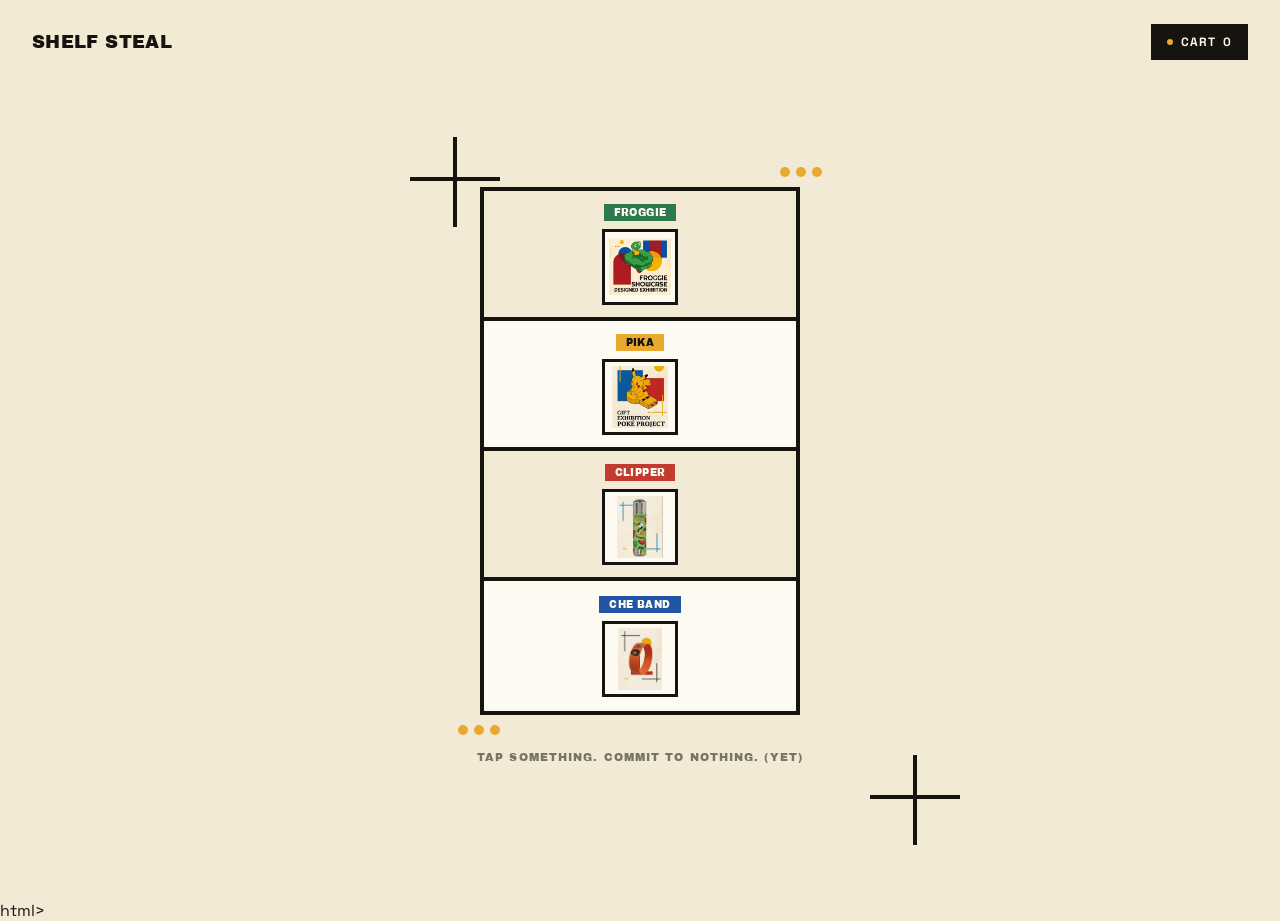
==== src/main/resources/static/index.html @ 233ff5b5 "Phase 4: checkout accepts client cart payload, prices verified server-side" ====
<!DOCTYPE html>
<html lang="en">
<head>
    <meta charset="UTF-8">
    <meta name="viewport" content="width=device-width, initial-scale=1.0">
    <title>The Niche — Shop</title>
    <link rel="preconnect" href="https://fonts.googleapis.com">
    <link href="https://fonts.googleapis.com/css2?family=Archivo+Black&family=Space+Grotesk:wght@400;500;700&display=swap" rel="stylesheet">
    <link rel="stylesheet" href="style.css">
</head>
<body>

<header class="site-header">
    <span class="brand">SHELF STEAL</span>
    <button class="cart-toggle" id="cartToggle" aria-label="Open cart">
        <span class="cart-dot"></span>
        CART <span id="cartCount">0</span>
    </button>
</header>

<main class="room" id="room">

    <div class="wall" id="wall">

        <div class="deco-cross cross-a" aria-hidden="true"></div>
        <div class="deco-dot dot-a" aria-hidden="true"></div>

        <div class="niche">

            <div class="tier tier-1">
                <button class="product-slot" data-product="0" aria-label="View Froggie">
                    <span class="badge badge-green">FROGGIE</span>
                    <img class="thumb" src="images/froggie-1.jpeg" alt="">
                </button>
            </div>

            <div class="tier tier-2">
                <button class="product-slot" data-product="1" aria-label="View Pika Whistle">
                    <span class="badge badge-yellow">PIKA</span>
                    <img class="thumb" src="images/pika-1.jpeg" alt="">
                </button>
            </div>

            <div class="tier tier-3">
                <button class="product-slot" data-product="2" aria-label="View Clipper Lighter">
                    <span class="badge badge-red">CLIPPER</span>
                    <img class="thumb" src="images/clipper-1.jpeg" alt="">
                </button>
            </div>

            <div class="tier tier-4">
                <button class="product-slot" data-product="3" aria-label="View Che Guevara Band">
                    <span class="badge badge-blue">CHE BAND</span>
                    <img class="thumb" src="images/che-1.jpeg" alt="">
                </button>
            </div>

        </div>

        <div class="deco-cross cross-b" aria-hidden="true"></div>
        <div class="deco-dot dot-b" aria-hidden="true"></div>

    </div>

    <p class="room-hint">TAP SOMETHING. COMMIT TO NOTHING. (YET)</p>

</main>

<div class="backdrop" id="backdrop"></div>

<aside class="drawer" id="drawer" aria-hidden="true">
    <button class="drawer-back" id="drawerBack">&larr; BACK TO SHELF</button>

    <div class="poster-card">
        <div class="poster-shape" id="posterShape" aria-hidden="true"></div>

        <div class="gallery" id="gallery"></div>
        <div class="gallery-dots" id="galleryDots"></div>

        <div class="poster-eyebrow" id="drawerEyebrow">TIER 1</div>
        <h2 class="poster-title" id="drawerTitle">FROGGIE</h2>
        <p class="poster-price" id="drawerPrice">₹0</p>
        <p class="poster-desc" id="drawerDesc"></p>

        <ul class="poster-specs" id="drawerSpecs"></ul>

        <div class="drawer-qty">
            <span>QTY</span>
            <div class="qty-control">
                <button id="qtyMinus" aria-label="Decrease quantity">−</button>
                <span id="qtyValue">1</span>
                <button id="qtyPlus" aria-label="Increase quantity">+</button>
            </div>
        </div>

        <button class="btn-add" id="addToCart">ADD TO CART</button>
        <p class="drawer-added" id="drawerAdded">ADDED</p>
    </div>
</aside>

<aside class="cart-panel" id="cartPanel" aria-hidden="true">
    <div class="cart-head">
        <h2>YOUR CART</h2>
        <button class="cart-close" id="cartClose" aria-label="Close cart">&times;</button>
    </div>
    <div class="cart-items" id="cartItems"></div>
    <div class="cart-empty" id="cartEmpty">EMPTY<br>Go pick something off the shelf.</div>
    <div class="cart-footer" id="cartFooter">
        <div class="cart-total-row"><span>TOTAL</span><span id="cartTotal">₹0</span></div>
        <button class="btn-checkout" id="checkoutBtn">CHECKOUT</button>
    </div>
</aside>

<script src="app.js"></script>
</body>
</html>html>
---- src/main/resources/static/style.css ----
:root{
    --cream: #f3ead6;
    --ink: #17140f;
    --blue: #2255a4;
    --yellow: #e8a92e;
    --red: #c23b2e;
    --green: #2c7a4b;
    --white: #fdfaf2;
    --font-head: "Archivo Black", sans-serif;
    --font-body: "Space Grotesk", sans-serif;
}

*{box-sizing:border-box; margin:0; padding:0;}

body{
    font-family: var(--font-body);
    background: var(--cream);
    color: var(--ink);
    overflow-x: hidden;
    min-height: 100vh;
}

.site-header{
    position: fixed; top:0; left:0; right:0; z-index: 40;
    display:flex; align-items:center; justify-content:space-between;
    padding: 24px 32px;
}
.brand{
    font-family: var(--font-head);
    font-size: 18px; letter-spacing: 0.02em;
}
.cart-toggle{
    display:flex; align-items:center; gap:8px;
    background: var(--ink); border: none; color: var(--white); cursor:pointer;
    font-family: var(--font-body); font-size: 12px; font-weight: 700; letter-spacing: 0.06em;
    padding: 10px 16px;
}
.cart-dot{
    width: 6px; height: 6px; border-radius: 50%; background: var(--yellow);
}

.room{
    min-height: 100vh;
    display:flex; flex-direction: column; align-items:center; justify-content:center;
    padding: 110px 20px 60px;
    position: relative;
}

.wall{
    position: relative;
    transition: transform 0.7s cubic-bezier(0.22,0.68,0.2,0.99);
    transform-origin: center center;
    will-change: transform;
}

.deco-cross{
    position: absolute; z-index: 1;
}
.deco-cross::before, .deco-cross::after{
    content: ""; position: absolute; background: var(--ink);
}
.deco-cross::before{ width: 90px; height: 4px; top: 40px; left: 0; }
.deco-cross::after{ width: 4px; height: 90px; top: 0; left: 43px; }
.cross-a{ top: -50px; left: -70px; }
.cross-b{ bottom: -40px; right: -70px; }

.deco-dot{
    position:absolute; width: 10px; height: 10px; border-radius: 50%;
    background: var(--yellow); z-index: 1;
}
.dot-a{ top: -20px; right: 10px; box-shadow: 16px 0 0 var(--yellow), 32px 0 0 var(--yellow); }
.dot-b{ bottom: -20px; left: 10px; box-shadow: -16px 0 0 var(--yellow), -32px 0 0 var(--yellow); }

.niche{
    position: relative;
    width: 320px;
    background: var(--white);
    border: 4px solid var(--ink);
}

.tier{
    position: relative;
    height: 130px;
    display:flex; align-items:center; justify-content: center;
    border-bottom: 4px solid var(--ink);
}
.tier-4{ border-bottom: none; }
.tier-1{ background: var(--cream); }
.tier-3{ background: var(--cream); }

.product-slot{
    background: none; border: none; cursor: pointer;
    position: relative;
    transition: transform 0.2s ease;
    display:flex; flex-direction: column; align-items:center; gap: 8px;
}
.product-slot:hover{ transform: scale(1.05); }

.badge{
    font-family: var(--font-head);
    font-size: 10px; letter-spacing: 0.04em;
    padding: 3px 10px;
    color: var(--white);
}
.badge-green{ background: var(--green); }
.badge-yellow{ background: var(--yellow); color: var(--ink); }
.badge-red{ background: var(--red); }
.badge-blue{ background: var(--blue); }

.thumb{
    width: 76px; height: 76px;
    object-fit: contain;
    border: 3px solid var(--ink);
    background: var(--white);
    padding: 4px;
}
.thumb-placeholder{
    display:flex; align-items:center; justify-content:center;
}
.ph-yellow{ background: var(--yellow); }
.ph-red{ background: var(--red); }
.ph-blue{ background: var(--blue); }
.ph-shape{ background: var(--ink); }
.ph-circle{ width: 34px; height: 34px; border-radius: 50%; }
.ph-rect{ width: 40px; height: 26px; }
.ph-star{
    width: 0; height: 0; border-left: 20px solid transparent; border-right: 20px solid transparent;
    border-bottom: 28px solid var(--ink);
}

.room-hint{
    margin-top: 36px;
    font-family: var(--font-head);
    font-size: 11px; letter-spacing: 0.1em;
    color: var(--ink);
    opacity: 0.55;
}

.backdrop{
    position: fixed; inset:0; background: rgba(23,20,15,0.6);
    opacity: 0; pointer-events: none; z-index: 20;
    transition: opacity 0.5s ease;
}
.backdrop.active{ opacity: 1; pointer-events: auto; }

.drawer{
    position: fixed; top:0; right:0; height:100vh; width: min(440px, 94vw);
    background: var(--cream);
    z-index: 30;
    padding: 100px 0 40px;
    transform: translateX(100%);
    transition: transform 0.55s cubic-bezier(0.22,0.68,0.2,0.99);
    overflow-y: auto;
    border-left: 4px solid var(--ink);
}
.drawer.open{ transform: translateX(0); }

.drawer-back{
    display:block;
    background:none; border:none; cursor:pointer;
    font-family: var(--font-head); font-size: 12px; letter-spacing: 0.04em; color: var(--ink);
    margin: 0 32px 24px;
}

.poster-card{
    position: relative;
    margin: 0 32px;
    background: var(--white);
    border: 4px solid var(--ink);
    padding: 28px 24px 32px;
}
.poster-shape{
    position:absolute; top: -18px; right: -18px;
    width: 60px; height: 60px; border-radius: 50%;
    background: var(--yellow); z-index: 0;
}

.gallery{
    position: relative; z-index: 1;
    display:flex; gap: 12px; overflow-x: auto;
    scroll-snap-type: x mandatory;
    margin-bottom: 12px;
    padding-bottom: 4px;
}
.gallery::-webkit-scrollbar{ height: 5px; }
.gallery::-webkit-scrollbar-thumb{ background: var(--ink); }
.gallery img, .gallery .gph{
    scroll-snap-align: start;
    width: 100%; flex-shrink: 0;
    height: 260px;
    object-fit: contain;
    background: var(--cream);
    border: 3px solid var(--ink);
    padding: 10px;
}
.gallery .gph{
    display:flex; align-items:center; justify-content:center;
}

.gallery-dots{
    display:flex; gap: 6px; justify-content:center; margin-bottom: 20px;
}
.gallery-dots span{
    width: 6px; height: 6px; border-radius: 50%; background: rgba(23,20,15,0.25);
}
.gallery-dots span.active{ background: var(--ink); }

.poster-eyebrow{
    font-family: var(--font-head); font-size: 10px; letter-spacing: 0.06em;
    color: var(--red); margin-bottom: 8px;
}
.poster-title{
    font-family: var(--font-head); font-size: 28px; letter-spacing: 0.01em;
    margin-bottom: 6px; line-height: 1.1;
}
.poster-price{
    font-family: var(--font-head); font-size: 16px; color: var(--blue); margin-bottom: 16px;
}
.poster-desc{
    font-size: 13px; line-height: 1.7; margin-bottom: 18px;
}

.poster-specs{
    list-style:none; margin-bottom: 24px;
    border-top: 2px solid var(--ink);
}
.poster-specs li{
    display:flex; justify-content:space-between;
    padding: 9px 0; font-size: 12px;
    border-bottom: 2px solid var(--ink);
}
.poster-specs li span:first-child{ font-weight: 700; }

.drawer-qty{
    display:flex; align-items:center; justify-content:space-between;
    margin-bottom: 18px; font-family: var(--font-head); font-size: 11px;
}
.qty-control{
    display:flex; align-items:center; gap:16px;
    border: 3px solid var(--ink);
    padding: 6px 14px;
}
.qty-control button{
    background:none; border:none; cursor:pointer;
    font-size: 16px; color: var(--ink); width: 16px; font-family: var(--font-head);
}
#qtyValue{ min-width: 14px; text-align:center; font-weight: 700; }

.btn-add{
    width: 100%; padding: 15px;
    background: var(--ink); color: var(--white); border:none;
    font-family: var(--font-head); font-size: 12px; letter-spacing: 0.05em; cursor:pointer;
}
.btn-add:hover{ background: var(--blue); }
.drawer-added{
    text-align:center; font-family: var(--font-head); font-size: 10px; color: var(--green);
    margin-top: 12px; opacity:0; transition: opacity 0.3s ease; letter-spacing: 0.06em;
}
.drawer-added.show{ opacity: 1; }

.cart-panel{
    position: fixed; top:0; right:0; height:100vh; width: min(380px, 92vw);
    background: var(--cream); z-index: 35;
    padding: 100px 32px 32px;
    display:flex; flex-direction:column;
    transform: translateX(100%);
    transition: transform 0.5s cubic-bezier(0.22,0.68,0.2,0.99);
    border-left: 4px solid var(--ink);
}
.cart-panel.open{ transform: translateX(0); }
.cart-head{
    display:flex; align-items:center; justify-content:space-between;
    margin-bottom: 24px;
}
.cart-head h2{ font-family: var(--font-head); font-size: 18px; }
.cart-close{ background:none; border:none; cursor:pointer; color: var(--ink); font-size: 22px; }

.cart-items{ flex:1; overflow-y:auto; display:flex; flex-direction:column; gap:16px; }
.cart-row{
    display:flex; align-items:center; gap:14px;
    padding-bottom: 16px; border-bottom: 2px solid var(--ink);
}
.cart-row-thumb{
    width: 46px; height: 46px; flex-shrink:0; border: 2px solid var(--ink);
    background: var(--yellow);
}
.cart-row-info{ flex:1; min-width:0; }
.cart-row-name{ font-family: var(--font-head); font-size: 11px; margin-bottom: 3px; }
.cart-row-meta{ font-size: 12px; }
.cart-row-remove{
    background:none; border:none; cursor:pointer; color: var(--red);
    font-size: 10px; font-family: var(--font-head); letter-spacing: 0.03em;
}

.cart-empty{
    flex:1; display:flex; align-items:center; justify-content:center; text-align:center;
    font-family: var(--font-head); font-size: 12px; line-height: 1.8; padding: 40px 10px;
}
.cart-empty.hide{ display:none; }

.cart-footer{ padding-top: 20px; border-top: 4px solid var(--ink); }
.cart-footer.hide{ display:none; }
.cart-total-row{
    display:flex; justify-content:space-between; align-items:baseline;
    margin-bottom: 16px; font-family: var(--font-head); font-size: 13px;
}
#cartTotal{ font-size: 20px; color: var(--blue); }
.btn-checkout{
    width:100%; padding: 15px; background: var(--red); color: var(--white); border:none;
    font-family: var(--font-head); font-size: 12px; letter-spacing: 0.05em;
    cursor:pointer;
}
.btn-checkout:hover{ background: var(--ink); }

@media (prefers-reduced-motion: reduce){
    .wall, .drawer, .cart-panel, .backdrop, .product-slot{ transition: none !important; }
}

@media (max-width: 640px){
    .deco-cross, .deco-dot{ display:none; }
    .niche{ width: 260px; }
    .tier{ height: 112px; }
    .drawer, .cart-panel{ width: 100vw; }
    .poster-card{ margin: 0 20px; }
}
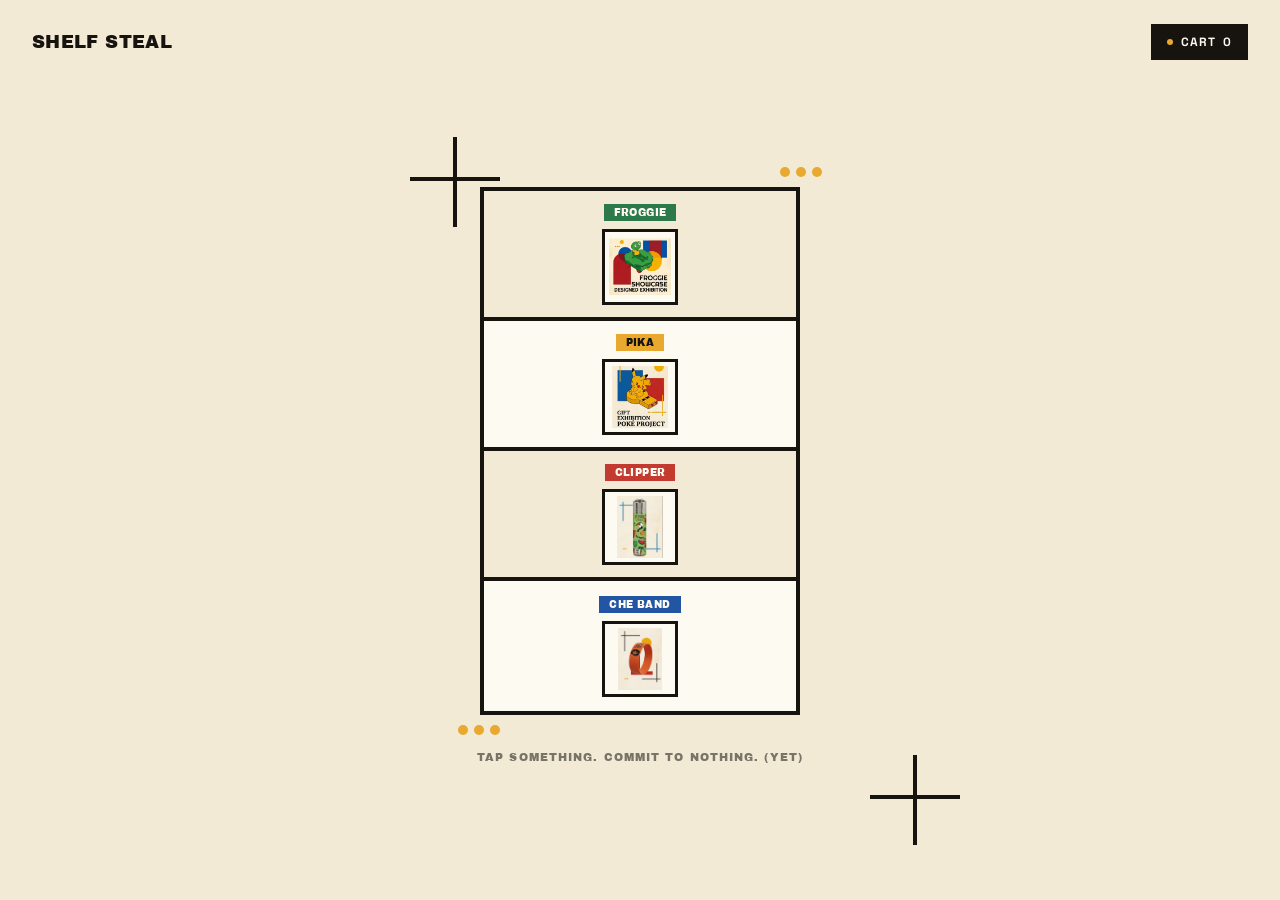
==== commit 8df81c39: "Phase 4 complete: full checkout flow verified end-to-end with real Razorpay payment" ====
--- a/src/main/resources/static/index.html
+++ b/src/main/resources/static/index.html
@@ -12,10 +12,13 @@
 
 <header class="site-header">
     <span class="brand">SHELF STEAL</span>
-    <button class="cart-toggle" id="cartToggle" aria-label="Open cart">
-        <span class="cart-dot"></span>
-        CART <span id="cartCount">0</span>
-    </button>
+    <div class="header-right">
+        <button class="logout-btn" id="logoutBtn" style="display:none;">LOG OUT</button>
+        <button class="cart-toggle" id="cartToggle" aria-label="Open cart">
+            <span class="cart-dot"></span>
+            CART <span id="cartCount">0</span>
+        </button>
+    </div>
 </header>
 
 <main class="room" id="room">
@@ -113,4 +116,4 @@
 
 <script src="app.js"></script>
 </body>
-</html>html>+</html>
--- a/src/main/resources/static/style.css
+++ b/src/main/resources/static/style.css
@@ -29,6 +29,16 @@
     font-family: var(--font-head);
     font-size: 18px; letter-spacing: 0.02em;
 }
+.header-right{
+    display:flex; align-items:center; gap: 10px;
+}
+.logout-btn{
+    background: none; border: 2px solid var(--ink); color: var(--ink); cursor:pointer;
+    font-family: var(--font-body); font-size: 11px; font-weight: 700; letter-spacing: 0.05em;
+    padding: 9px 14px;
+}
+.logout-btn:hover{ background: var(--red); color: var(--white); border-color: var(--red); }
+
 .cart-toggle{
     display:flex; align-items:center; gap:8px;
     background: var(--ink); border: none; color: var(--white); cursor:pointer;
